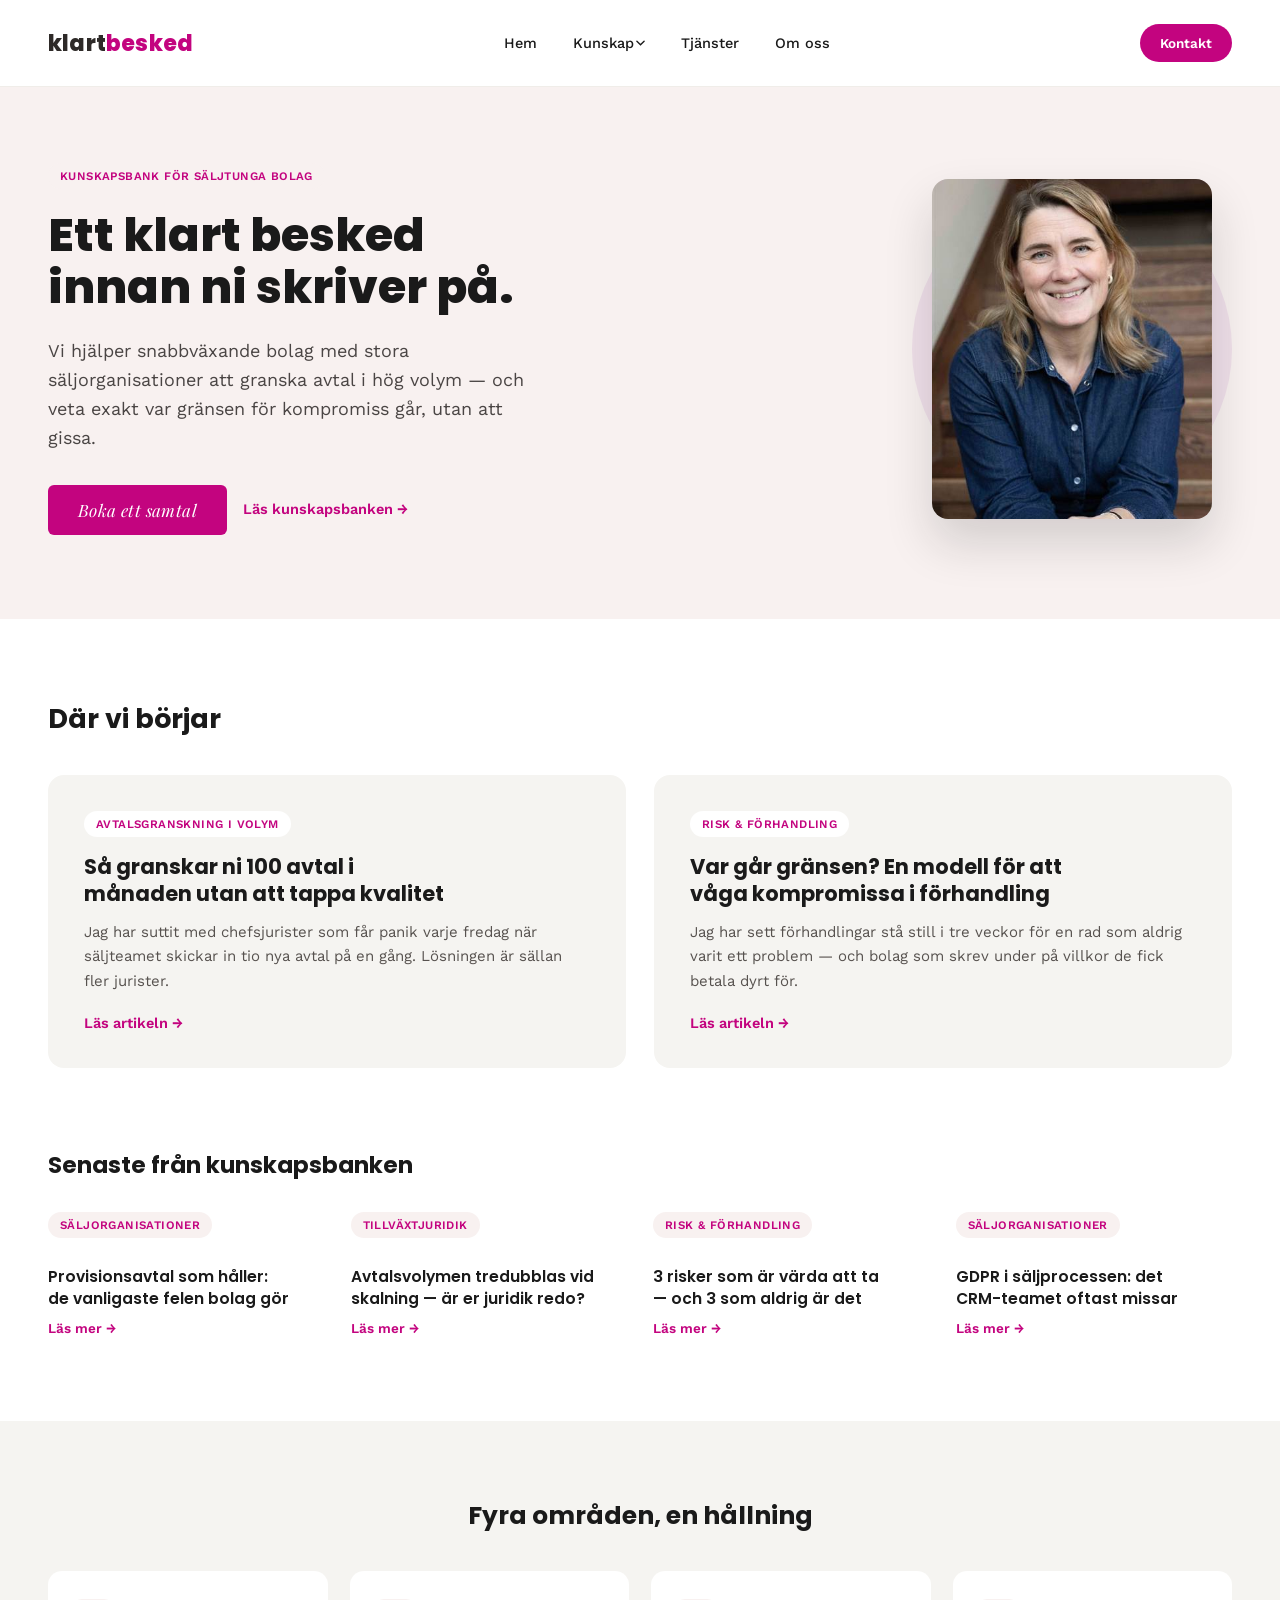
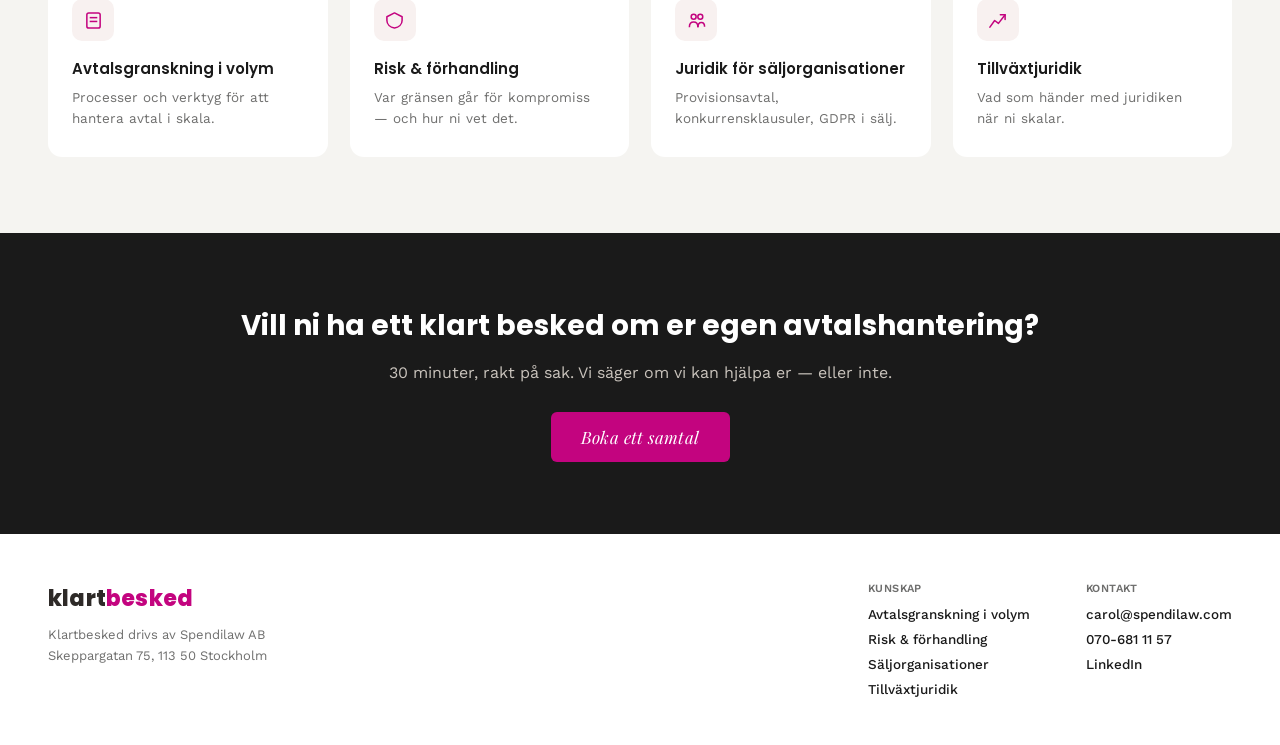
==== index.html @ 4152c6a8 "Point LinkedIn link to personal profile Co-Authored-By: Claude Sonnet 5 <noreply@anthropic.com>" ====
<!doctype html>
<html lang="sv">
<head>
<meta charset="utf-8">
<meta name="viewport" content="width=device-width, initial-scale=1">
<title>Klartbesked — Ett klart besked innan ni skriver på</title>
<meta name="description" content="Kunskapsbank för snabbväxande bolag med stora säljorganisationer: avtalsgranskning i volym, risk och förhandling.">
<link rel="preconnect" href="https://fonts.googleapis.com">
<link href="https://fonts.googleapis.com/css2?family=Poppins:wght@600;700;800&family=Work+Sans:wght@400;500;600&family=Playfair+Display:ital,wght@0,300;1,400&display=swap" rel="stylesheet">
<link rel="stylesheet" href="styles.css">
</head>
<body>
<div class="site">

  <header class="top">
    <a class="logo" href="index.html"><span>klart</span><span class="b">besked</span></a>
    <nav class="primary">
      <a class="navlink" href="index.html">Hem</a>
      <div class="dropdown">
        <a class="navlink" href="index.html#kunskap" style="display:flex; align-items:center;">
          Kunskap
          <svg class="caret" viewBox="0 0 10 6" fill="none"><path d="M1 1L5 5L9 1" stroke="#1A1A1A" stroke-width="1.5" stroke-linecap="round"/></svg>
        </a>
        <div class="dropdown-panel">
          <a class="dropdown-item" href="index.html#kunskap">Avtalsgranskning i volym</a>
          <a class="dropdown-item" href="index.html#kunskap">Risk &amp; förhandling</a>
          <a class="dropdown-item" href="index.html#kunskap">Juridik för säljorganisationer</a>
          <a class="dropdown-item" href="index.html#kunskap">Tillväxtjuridik</a>
        </div>
      </div>
      <a class="navlink" href="tjanster.html">Tjänster</a>
      <a class="navlink" href="om-oss.html">Om oss</a>
    </nav>
    <a class="btn-pill" href="mailto:carol@spendilaw.com">Kontakt</a>
  </header>

  <div class="hero">
    <div style="flex:1 1 0; min-width:0;">
      <span class="tag">Kunskapsbank för säljtunga bolag</span>
      <h1>Ett klart besked<br>innan ni skriver på.</h1>
      <p class="lede">Vi hjälper snabbväxande bolag med stora säljorganisationer att granska avtal i hög volym — och veta exakt var gränsen för kompromiss går, utan att gissa.</p>
      <div style="display:flex; gap:16px; align-items:center;">
        <a class="btn-primary" href="mailto:carol@spendilaw.com">Boka ett samtal</a>
        <a class="card-link" href="#kunskap">Läs kunskapsbanken →</a>
      </div>
    </div>
    <div style="flex:0 0 320px; display:flex; align-items:center; justify-content:center; position:relative;">
      <div style="position:absolute; width:320px; height:320px; border-radius:50%; background:#EFDFE9; z-index:0;"></div>
      <img src="images/carol-1.jpg" alt="Carol Spendilow" style="position:relative; z-index:1; width:280px; height:340px; object-fit:cover; object-position:50% 20%; border-radius:16px; box-shadow:0 24px 48px rgba(26,26,26,0.16);">
    </div>
  </div>

  <div id="kunskap" style="padding:80px 48px 32px;">
    <div style="display:flex; align-items:baseline; justify-content:space-between; margin-bottom:36px;">
      <h2 style="font-family:'Poppins',sans-serif; font-weight:700; font-size:27px; color:var(--ink);">Där vi börjar</h2>
    </div>
    <div class="grid-2">
      <div class="flagship-card">
        <span class="tag" style="background:var(--white);">Avtalsgranskning i volym</span>
        <h3>Så granskar ni 100 avtal i månaden utan att tappa kvalitet</h3>
        <p>Jag har suttit med chefsjurister som får panik varje fredag när säljteamet skickar in tio nya avtal på en gång. Lösningen är sällan fler jurister.</p>
        <a class="card-link" href="artikel-avtalsgranskning-i-volym.html">Läs artikeln →</a>
      </div>
      <div class="flagship-card">
        <span class="tag" style="background:var(--white);">Risk &amp; förhandling</span>
        <h3>Var går gränsen? En modell för att våga kompromissa i förhandling</h3>
        <p>Jag har sett förhandlingar stå still i tre veckor för en rad som aldrig varit ett problem — och bolag som skrev under på villkor de fick betala dyrt för.</p>
        <a class="card-link" href="#">Läs artikeln →</a>
      </div>
    </div>
  </div>

  <div style="padding:48px 48px 84px;">
    <h2 style="font-family:'Poppins',sans-serif; font-weight:700; font-size:23px; color:var(--ink); margin-bottom:30px;">Senaste från kunskapsbanken</h2>
    <div class="grid-4">
      <div>
        <span class="tag" style="margin-bottom:14px;">Säljorganisationer</span>
        <h4 style="font-family:'Poppins',sans-serif; font-weight:600; font-size:15.5px; line-height:1.4; color:var(--ink); margin:14px 0 9px;">Provisionsavtal som håller: de vanligaste felen bolag gör</h4>
        <a class="card-link" href="#" style="font-size:13.5px;">Läs mer →</a>
      </div>
      <div>
        <span class="tag" style="margin-bottom:14px;">Tillväxtjuridik</span>
        <h4 style="font-family:'Poppins',sans-serif; font-weight:600; font-size:15.5px; line-height:1.4; color:var(--ink); margin:14px 0 9px;">Avtalsvolymen tredubblas vid skalning — är er juridik redo?</h4>
        <a class="card-link" href="#" style="font-size:13.5px;">Läs mer →</a>
      </div>
      <div>
        <span class="tag" style="margin-bottom:14px;">Risk &amp; förhandling</span>
        <h4 style="font-family:'Poppins',sans-serif; font-weight:600; font-size:15.5px; line-height:1.4; color:var(--ink); margin:14px 0 9px;">3 risker som är värda att ta — och 3 som aldrig är det</h4>
        <a class="card-link" href="#" style="font-size:13.5px;">Läs mer →</a>
      </div>
      <div>
        <span class="tag" style="margin-bottom:14px;">Säljorganisationer</span>
        <h4 style="font-family:'Poppins',sans-serif; font-weight:600; font-size:15.5px; line-height:1.4; color:var(--ink); margin:14px 0 9px;">GDPR i säljprocessen: det CRM-teamet oftast missar</h4>
        <a class="card-link" href="#" style="font-size:13.5px;">Läs mer →</a>
      </div>
    </div>
  </div>

  <div style="background:var(--surface); padding:76px 48px;">
    <h2 style="font-family:'Poppins',sans-serif; font-weight:700; font-size:25px; color:var(--ink); margin-bottom:36px; text-align:center;">Fyra områden, en hållning</h2>
    <div class="cat-grid">
      <div class="cat-card">
        <div class="icon-tile"><svg width="19" height="19" viewBox="0 0 20 20" fill="none"><rect x="3" y="2" width="14" height="16" rx="2" stroke="#C3047F" stroke-width="1.6"/><line x1="6" y1="7" x2="14" y2="7" stroke="#C3047F" stroke-width="1.6"/><line x1="6" y1="11" x2="14" y2="11" stroke="#C3047F" stroke-width="1.6"/></svg></div>
        <h4 style="font-family:'Poppins',sans-serif; font-weight:600; font-size:15px; color:var(--ink); margin-bottom:7px;">Avtalsgranskning i volym</h4>
        <p style="font-size:13.5px; line-height:1.55; color:var(--muted); margin:0;">Processer och verktyg för att hantera avtal i skala.</p>
      </div>
      <div class="cat-card">
        <div class="icon-tile"><svg width="19" height="19" viewBox="0 0 20 20" fill="none"><path d="M10 2L18 6V10C18 14 14.5 17.2 10 18C5.5 17.2 2 14 2 10V6L10 2Z" stroke="#C3047F" stroke-width="1.6" stroke-linejoin="round"/></svg></div>
        <h4 style="font-family:'Poppins',sans-serif; font-weight:600; font-size:15px; color:var(--ink); margin-bottom:7px;">Risk &amp; förhandling</h4>
        <p style="font-size:13.5px; line-height:1.55; color:var(--muted); margin:0;">Var gränsen går för kompromiss — och hur ni vet det.</p>
      </div>
      <div class="cat-card">
        <div class="icon-tile"><svg width="19" height="19" viewBox="0 0 20 20" fill="none"><circle cx="7" cy="6" r="2.6" stroke="#C3047F" stroke-width="1.6"/><circle cx="14" cy="6" r="2.6" stroke="#C3047F" stroke-width="1.6"/><path d="M2.5 17C2.5 13.5 4.5 11.5 7 11.5C9.5 11.5 11.5 13.5 11.5 17" stroke="#C3047F" stroke-width="1.6"/><path d="M11.5 17C11.5 14 13 12 15.2 12C17.4 12 18.5 14 18.5 16.5" stroke="#C3047F" stroke-width="1.6"/></svg></div>
        <h4 style="font-family:'Poppins',sans-serif; font-weight:600; font-size:15px; color:var(--ink); margin-bottom:7px;">Juridik för säljorganisationer</h4>
        <p style="font-size:13.5px; line-height:1.55; color:var(--muted); margin:0;">Provisionsavtal, konkurrensklausuler, GDPR i sälj.</p>
      </div>
      <div class="cat-card">
        <div class="icon-tile"><svg width="19" height="19" viewBox="0 0 20 20" fill="none"><path d="M2 17L7 10L11 13L18 4" stroke="#C3047F" stroke-width="1.6" stroke-linecap="round" stroke-linejoin="round"/><path d="M13 4H18V9" stroke="#C3047F" stroke-width="1.6" stroke-linecap="round" stroke-linejoin="round"/></svg></div>
        <h4 style="font-family:'Poppins',sans-serif; font-weight:600; font-size:15px; color:var(--ink); margin-bottom:7px;">Tillväxtjuridik</h4>
        <p style="font-size:13.5px; line-height:1.55; color:var(--muted); margin:0;">Vad som händer med juridiken när ni skalar.</p>
      </div>
    </div>
  </div>

  <div class="cta-band">
    <h2>Vill ni ha ett klart besked om er egen avtalshantering?</h2>
    <p>30 minuter, rakt på sak. Vi säger om vi kan hjälpa er — eller inte.</p>
    <a class="btn-primary" href="mailto:carol@spendilaw.com">Boka ett samtal</a>
  </div>

  <footer class="site-footer">
    <div>
      <a class="logo" href="index.html" style="margin-bottom:10px; display:inline-block;"><span>klart</span><span class="b">besked</span></a>
      <p style="font-size:13px; color:var(--muted); margin:0; line-height:1.6;">Klartbesked drivs av Spendilaw AB<br>Skeppargatan 75, 113 50 Stockholm</p>
    </div>
    <div style="display:flex; gap:56px; flex-wrap:wrap;">
      <div class="foot-links">
        <span class="foot-col-label">Kunskap</span>
        <a class="navlink" href="index.html#kunskap" style="font-size:13.5px;">Avtalsgranskning i volym</a>
        <a class="navlink" href="index.html#kunskap" style="font-size:13.5px;">Risk &amp; förhandling</a>
        <a class="navlink" href="index.html#kunskap" style="font-size:13.5px;">Säljorganisationer</a>
        <a class="navlink" href="index.html#kunskap" style="font-size:13.5px;">Tillväxtjuridik</a>
      </div>
      <div class="foot-links">
        <span class="foot-col-label">Kontakt</span>
        <a class="navlink" href="mailto:carol@spendilaw.com" style="font-size:13.5px;">carol@spendilaw.com</a>
        <a class="navlink" href="tel:+46706811157" style="font-size:13.5px;">070-681 11 57</a>
        <a class="navlink" href="https://www.linkedin.com/in/carolspendilow/" style="font-size:13.5px;">LinkedIn</a>
      </div>
    </div>
  </footer>
</div>
</body>
</html>
---- styles.css ----
:root{
  --ink:#1A1A1A;
  --body-text:#2E2A28;
  --muted:#6F6F6E;
  --accent:#C3047F;
  --accent-soft:#F8F1F0;
  --surface:#F5F4F1;
  --sand:#E1DFD6;
  --page-bg:#FBF8F6;
  --white:#FFFFFF;
  --dark:#1A1A1A;
  --dark-muted:#C9C3BC;
  --green-bg:#EAF5EE; --green-text:#1F7A4D;
  --amber-bg:#FBF1DC; --amber-text:#946A00;
  --red-bg:#FBEAE8; --red-text:#B3261E;
}
*{box-sizing:border-box;}
html,body{margin:0;padding:0;}
body{
  background:var(--page-bg);
  color:var(--body-text);
  font-family:'Work Sans',sans-serif;
  -webkit-font-smoothing:antialiased;
}
a{text-decoration:none;color:inherit;}
h1,h2,h3,h4{text-wrap:balance; margin:0;}
.site{max-width:1280px; margin:0 auto; background:var(--white);}

header.top{
  display:flex; align-items:center; justify-content:space-between;
  padding:24px 48px; border-bottom:1px solid #F0EDE9;
}
.logo{font-family:'Poppins',sans-serif; font-weight:800; font-size:22px; letter-spacing:0.2px;}
.logo .b{color:var(--accent);}
nav.primary{display:flex; align-items:center; gap:36px;}
.navlink{font-size:14.5px; font-weight:500; color:var(--ink);}
.navlink:hover{color:var(--accent);}
.dropdown{position:relative;}
.dropdown-panel{
  opacity:0; visibility:hidden; transform:translateY(4px);
  transition:opacity .15s ease, transform .15s ease, visibility .15s;
  position:absolute; top:30px; left:-16px; background:var(--white);
  border:1px solid var(--sand); border-radius:10px; padding:8px; width:250px; z-index:20;
  box-shadow:0 12px 28px rgba(26,26,26,0.10);
  display:flex; flex-direction:column; gap:2px;
}
.dropdown:hover .dropdown-panel{opacity:1; visibility:visible; transform:translateY(0);}
.dropdown-item{display:block; padding:9px 12px; border-radius:6px; color:var(--ink); font-size:13.5px;}
.dropdown-item:hover{background:var(--accent-soft); color:var(--accent);}
.caret{width:9px; height:6px; margin-left:2px;}

.btn-primary{
  background:var(--accent); color:var(--white); font-family:'Playfair Display',serif; font-style:italic;
  font-weight:400; font-size:17px; letter-spacing:0.4px; padding:14px 30px; border-radius:6px;
  display:inline-block;
}
.btn-pill{
  background:var(--accent); color:var(--white); font-family:'Work Sans',sans-serif; font-weight:600;
  font-size:13.5px; padding:11px 20px; border-radius:24px; display:inline-block;
}
.tag{
  display:inline-block; font-family:'Work Sans',sans-serif; font-size:11.5px; font-weight:600;
  letter-spacing:0.4px; text-transform:uppercase; color:var(--accent); background:var(--accent-soft);
  padding:6px 12px; border-radius:20px;
}
.card-link{color:var(--accent); font-weight:600; font-size:14.5px;}
.cat-card{background:var(--white); border-radius:14px; padding:28px 24px; transition:transform .15s ease;}
.cat-card:hover{transform:translateY(-4px);}
.icon-tile{width:42px; height:42px; border-radius:10px; background:var(--accent-soft); display:flex; align-items:center; justify-content:center; margin-bottom:16px;}

.hero{display:flex; align-items:center; gap:56px; padding:76px 48px 84px; background:var(--accent-soft);}
.hero h1{font-family:'Poppins',sans-serif; font-weight:800; font-size:46px; line-height:1.14; color:var(--ink); margin:20px 0 22px;}
.hero p.lede{font-size:18px; line-height:1.62; color:#4A4544; max-width:500px; margin:0 0 32px;}

.cat-grid{display:grid; grid-template-columns:repeat(4,minmax(0,1fr)); gap:22px;}
.grid-2{display:grid; grid-template-columns:repeat(2,minmax(0,1fr)); gap:28px;}
.grid-4{display:grid; grid-template-columns:repeat(4,minmax(0,1fr)); gap:26px;}

.flagship-card{background:var(--surface); border-radius:16px; padding:36px;}
.flagship-card h3{font-family:'Poppins',sans-serif; font-weight:700; font-size:21px; line-height:1.32; color:var(--ink); margin:16px 0 12px;}
.flagship-card p{font-size:15px; line-height:1.62; color:#57524F; margin:0 0 20px;}

.cta-band{background:var(--dark); padding:72px 48px; text-align:center;}
.cta-band h2{font-family:'Poppins',sans-serif; font-weight:700; font-size:28px; color:var(--white); margin-bottom:16px;}
.cta-band p{font-size:16px; color:var(--dark-muted); margin:0 0 30px;}

footer.site-footer{padding:48px; display:flex; justify-content:space-between; align-items:flex-start; gap:32px; flex-wrap:wrap;}
.foot-col-label{font-size:11px; font-weight:600; letter-spacing:0.4px; text-transform:uppercase; color:var(--muted); margin-bottom:2px; display:block;}
.foot-links{display:flex; flex-direction:column; gap:9px;}

.article-head{padding:64px 48px 40px; max-width:760px; margin:0 auto;}
.article-head h1{font-family:'Poppins',sans-serif; font-weight:800; font-size:38px; line-height:1.22; color:var(--ink); margin:20px 0 22px;}
.byline{display:flex; align-items:center; gap:12px; font-size:13.5px; color:var(--muted);}
.rule{max-width:760px; margin:0 auto 48px; height:1px; background:#F0EDE9;}
.prose{max-width:760px; margin:0 auto; padding:0 48px 8px;}
.prose p{font-size:17.5px; line-height:1.75; color:var(--body-text); margin:0 0 24px;}
.prose h2{font-family:'Poppins',sans-serif; font-weight:700; font-size:25px; color:var(--ink); margin:46px 0 20px;}
.prose ol{padding-left:20px; margin:0 0 24px;}
.prose li{font-size:17.5px; line-height:1.75; color:var(--body-text); margin-bottom:9px;}
.level-box{border-radius:12px; padding:20px 24px; margin:0 0 16px;}
.level-label{font-weight:700; font-size:12.5px; letter-spacing:0.4px; text-transform:uppercase; display:block; margin-bottom:7px;}
.level-box p{margin:0; font-size:15.5px; line-height:1.62; color:inherit;}

@media (max-width: 900px){
  .hero{flex-direction:column; padding:56px 24px;}
  .cat-grid,.grid-2,.grid-4{grid-template-columns:1fr;}
  header.top,.article-head,.prose,footer.site-footer{padding-left:24px; padding-right:24px;}
  nav.primary{display:none;}
}
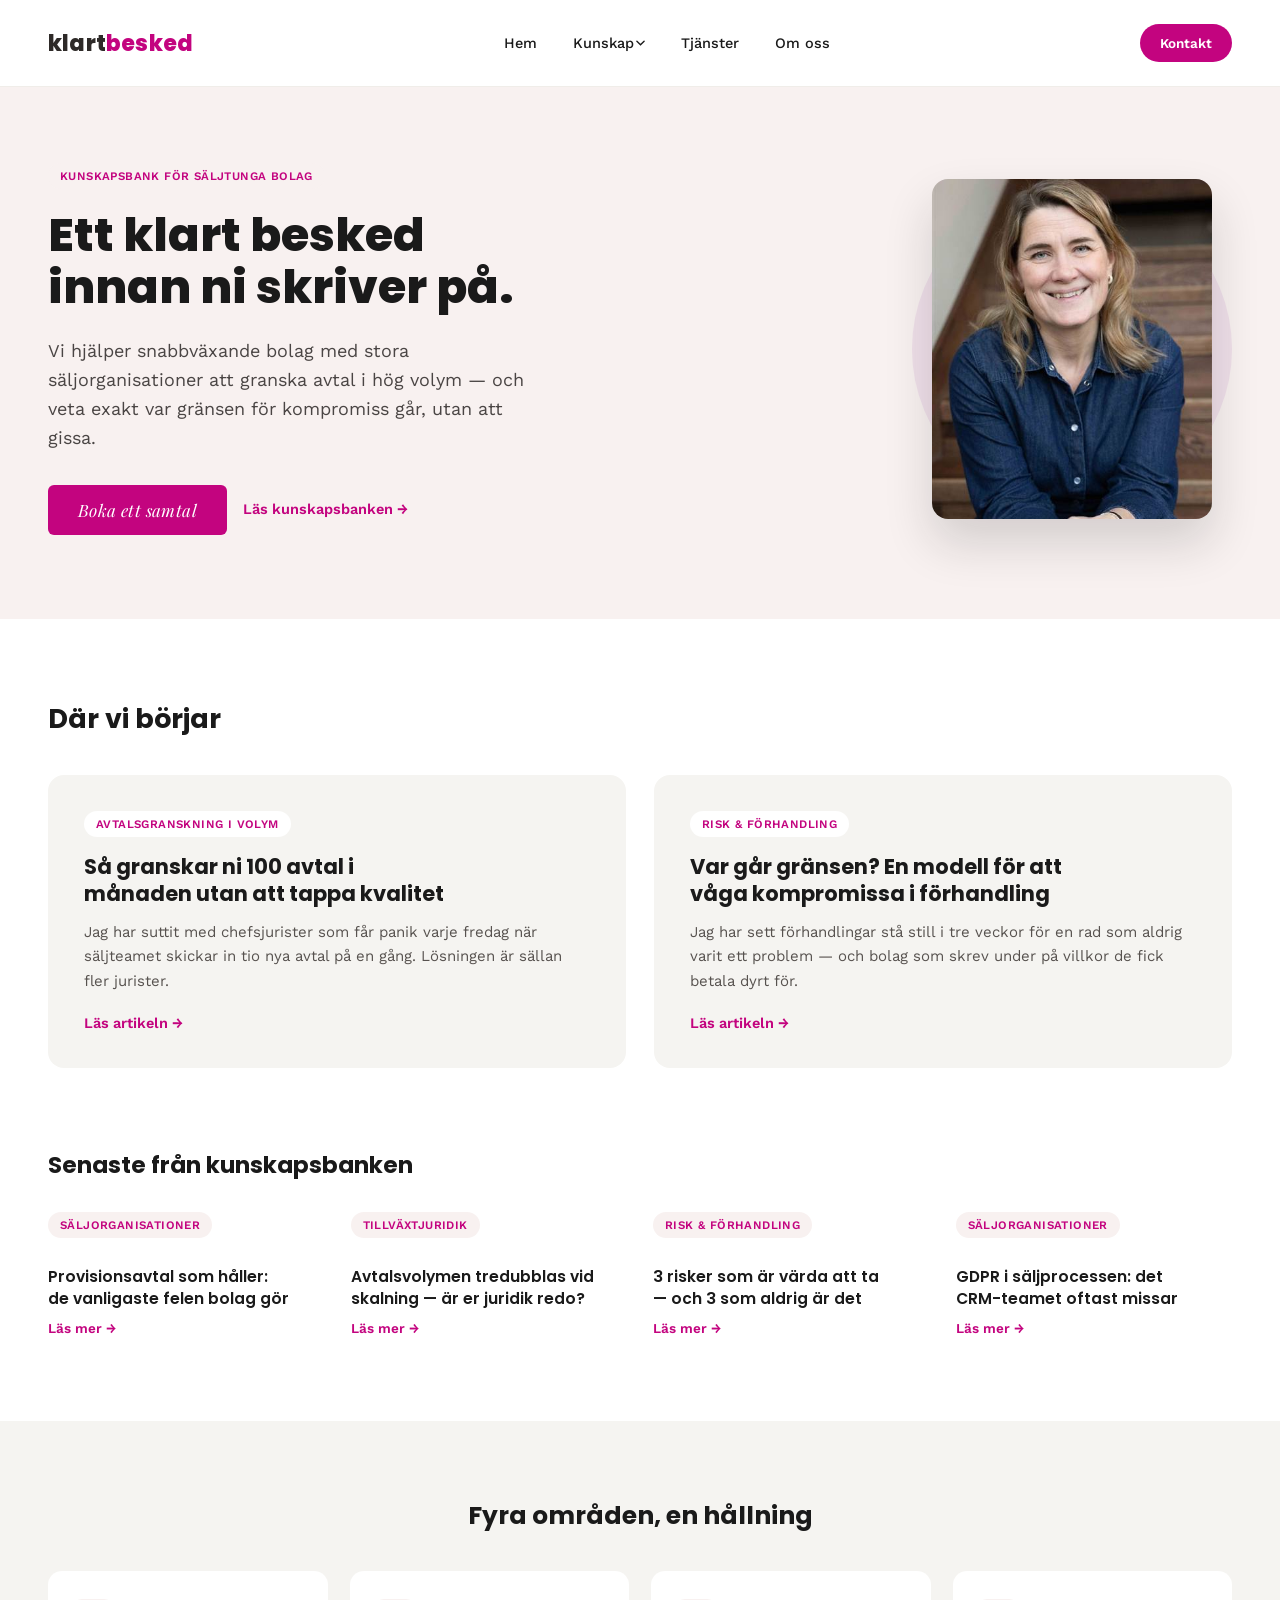
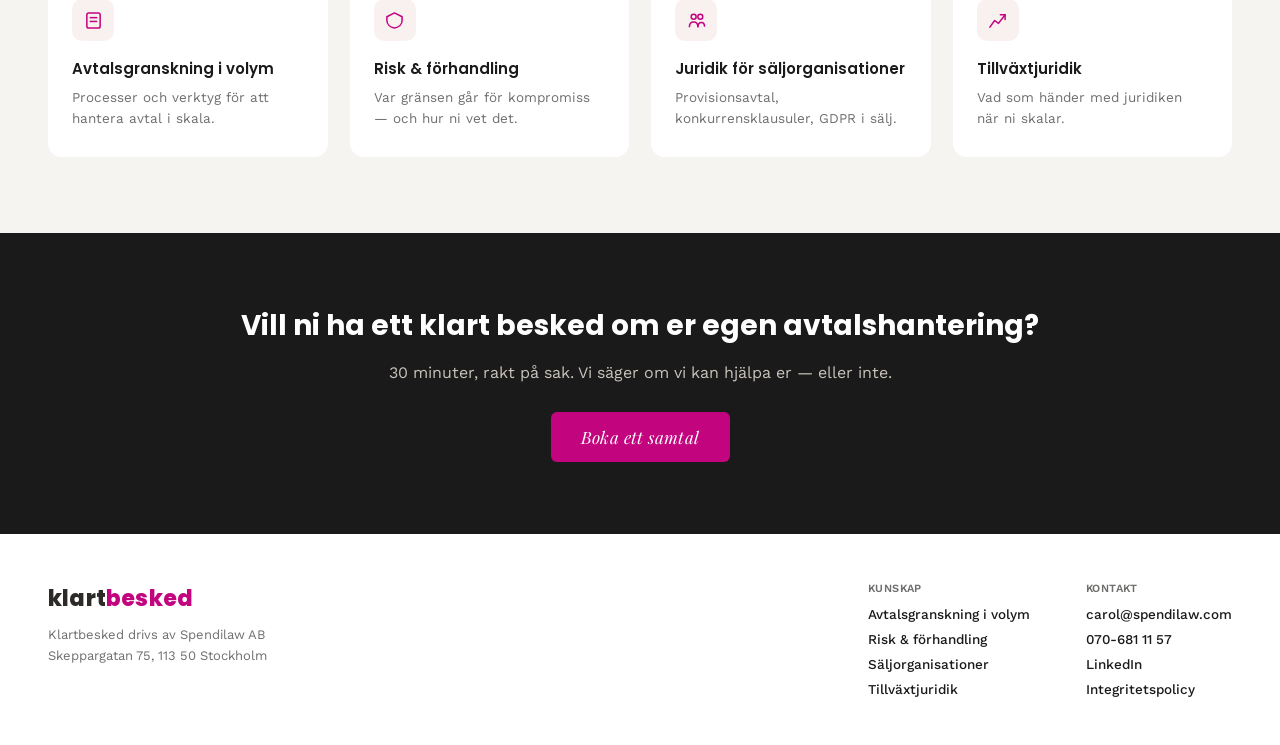
==== commit 9ad801d5: "Add privacy policy page and link it from every footer Co-Authored-By: Claude Sonnet 5 <noreply@anthr" ====
--- a/index.html
+++ b/index.html
@@ -146,6 +146,7 @@
         <a class="navlink" href="mailto:carol@spendilaw.com" style="font-size:13.5px;">carol@spendilaw.com</a>
         <a class="navlink" href="tel:+46706811157" style="font-size:13.5px;">070-681 11 57</a>
         <a class="navlink" href="https://www.linkedin.com/in/carolspendilow/" style="font-size:13.5px;">LinkedIn</a>
+        <a class="navlink" href="integritetspolicy.html" style="font-size:13.5px;">Integritetspolicy</a>
       </div>
     </div>
   </footer>
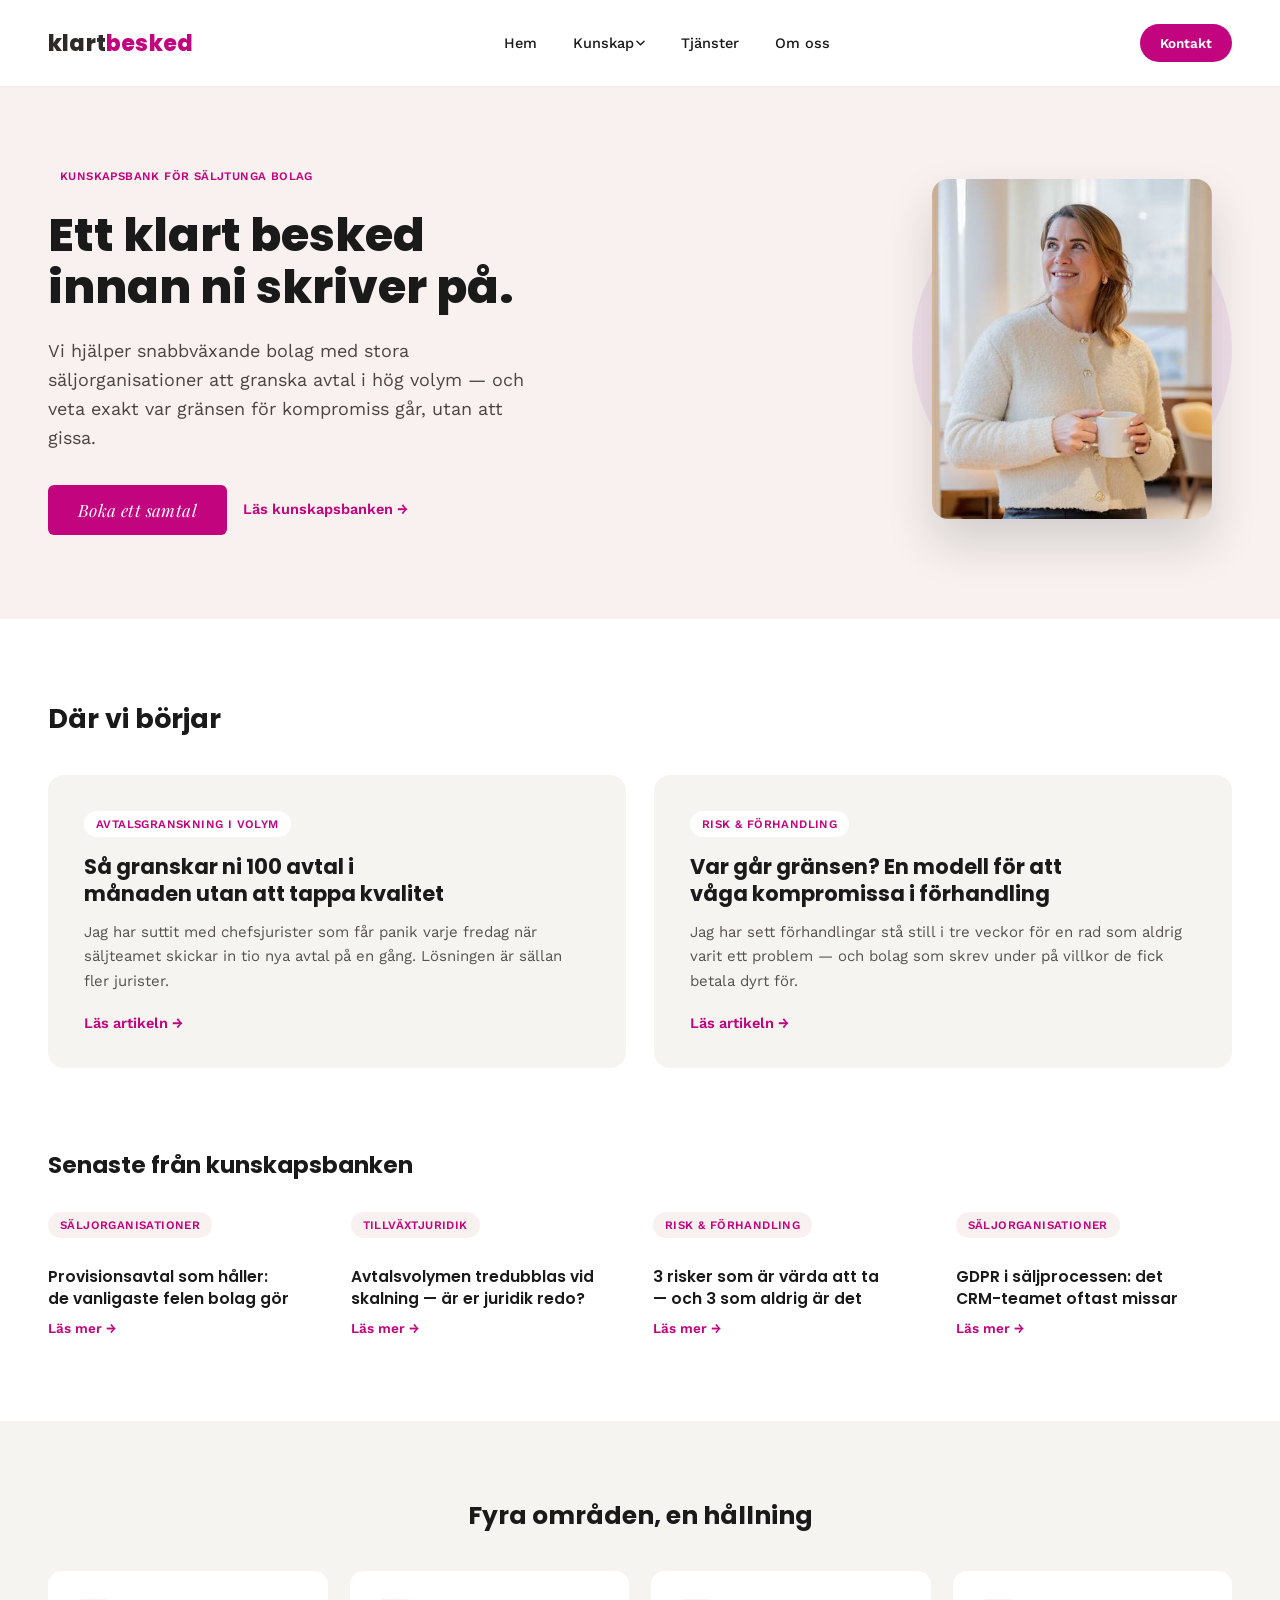
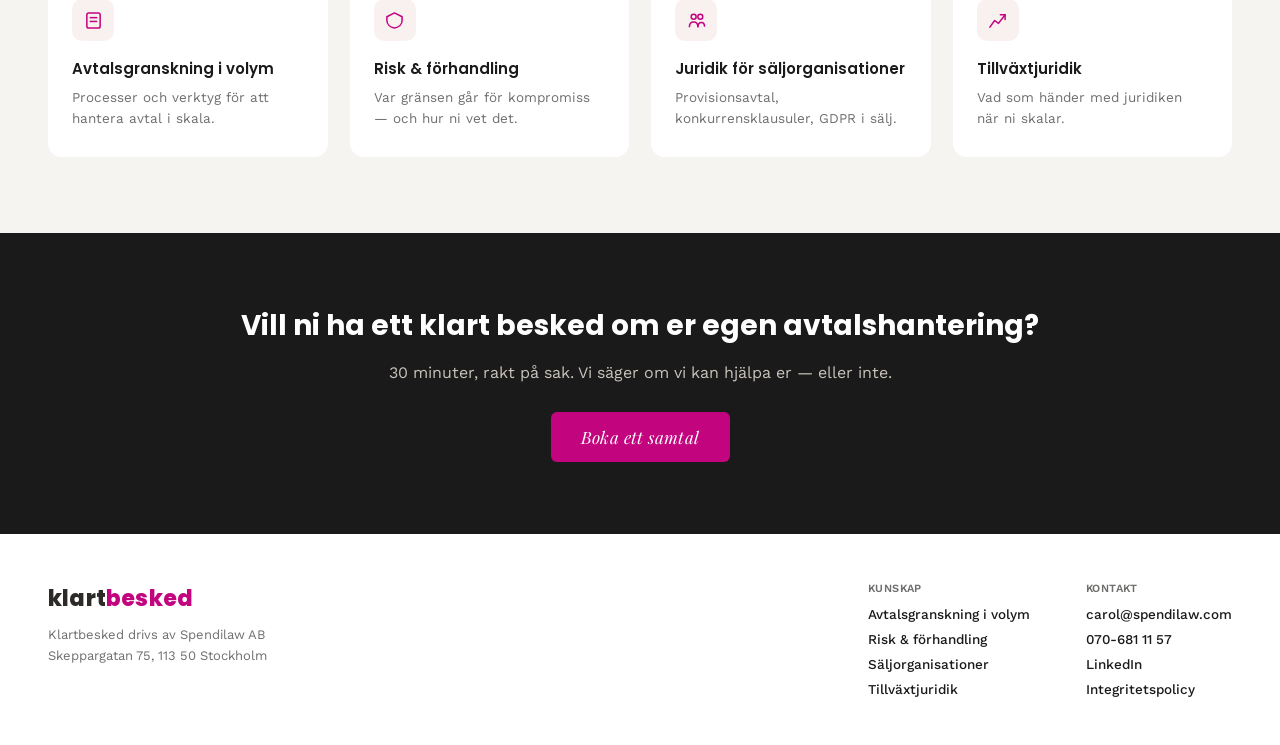
==== commit 9a39f3bc: "Swap homepage hero photo to the coffee mug portrait Co-Authored-By: Claude Sonnet 5 <noreply@anthrop" ====
--- a/index.html
+++ b/index.html
@@ -46,7 +46,7 @@
     </div>
     <div style="flex:0 0 320px; display:flex; align-items:center; justify-content:center; position:relative;">
       <div style="position:absolute; width:320px; height:320px; border-radius:50%; background:#EFDFE9; z-index:0;"></div>
-      <img src="images/carol-1.jpg" alt="Carol Spendilow" style="position:relative; z-index:1; width:280px; height:340px; object-fit:cover; object-position:50% 20%; border-radius:16px; box-shadow:0 24px 48px rgba(26,26,26,0.16);">
+      <img src="images/carol-2.jpg" alt="Carol Spendilow" style="position:relative; z-index:1; width:280px; height:340px; object-fit:cover; object-position:50% 15%; border-radius:16px; box-shadow:0 24px 48px rgba(26,26,26,0.16);">
     </div>
   </div>
 
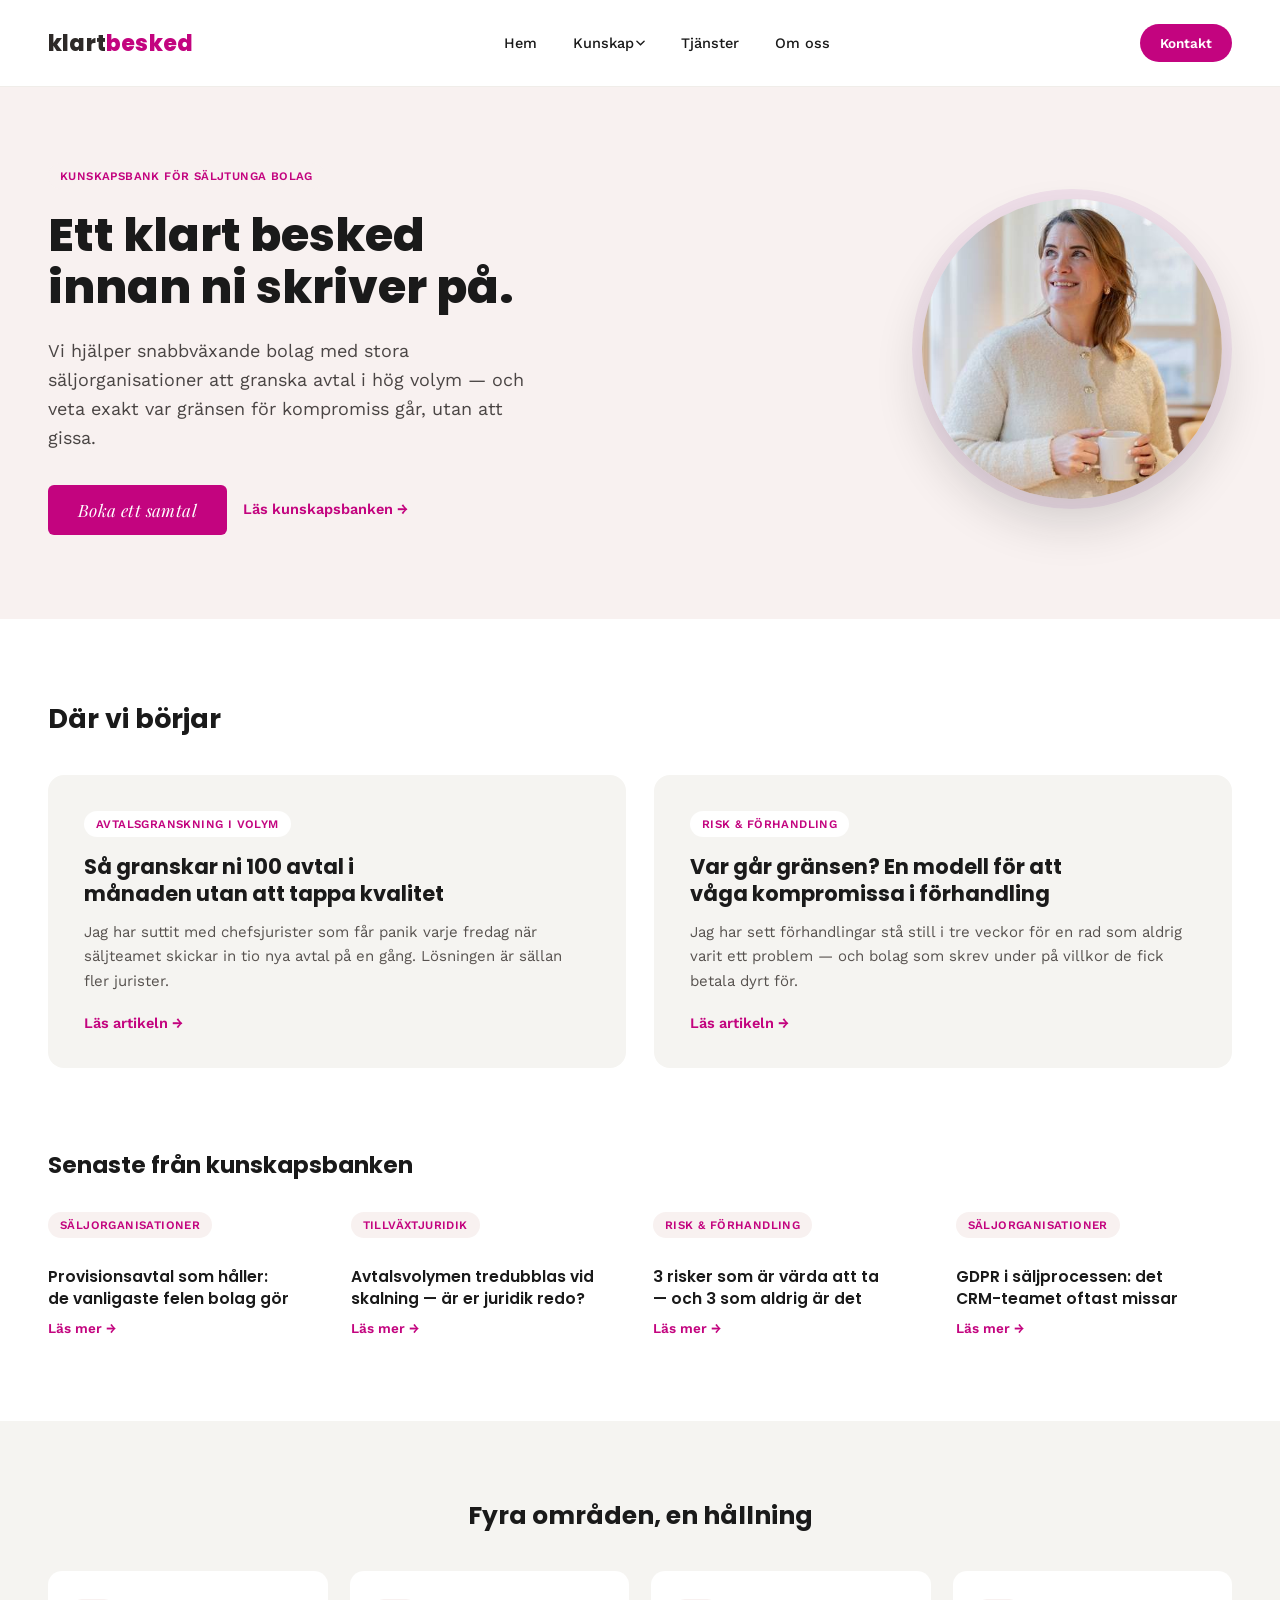
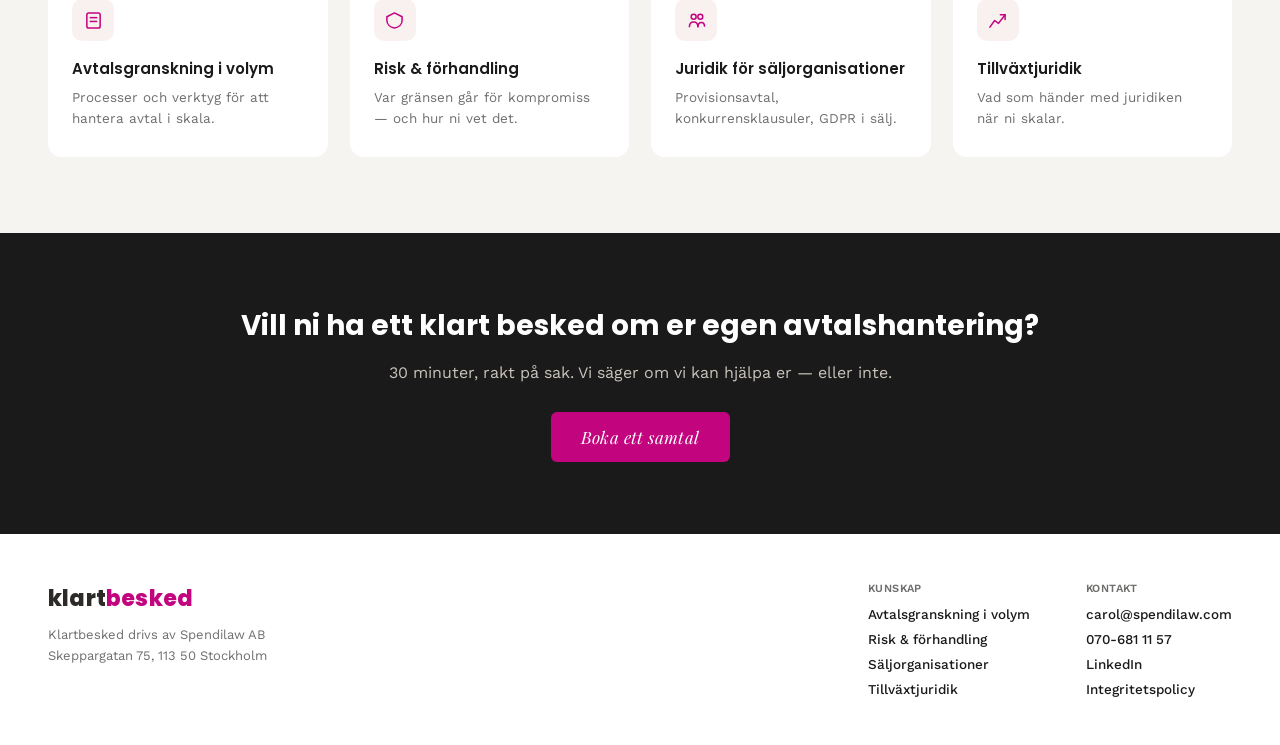
==== commit 9741c714: "Crop hero photo into a circle to fit the decorative circle Co-Authored-By: Claude Sonnet 5 <noreply@" ====
--- a/index.html
+++ b/index.html
@@ -46,7 +46,7 @@
     </div>
     <div style="flex:0 0 320px; display:flex; align-items:center; justify-content:center; position:relative;">
       <div style="position:absolute; width:320px; height:320px; border-radius:50%; background:#EFDFE9; z-index:0;"></div>
-      <img src="images/carol-2.jpg" alt="Carol Spendilow" style="position:relative; z-index:1; width:280px; height:340px; object-fit:cover; object-position:50% 15%; border-radius:16px; box-shadow:0 24px 48px rgba(26,26,26,0.16);">
+      <img src="images/carol-2.jpg" alt="Carol Spendilow" style="position:relative; z-index:1; width:300px; height:300px; object-fit:cover; object-position:50% 20%; border-radius:50%; box-shadow:0 24px 48px rgba(26,26,26,0.16);">
     </div>
   </div>
 
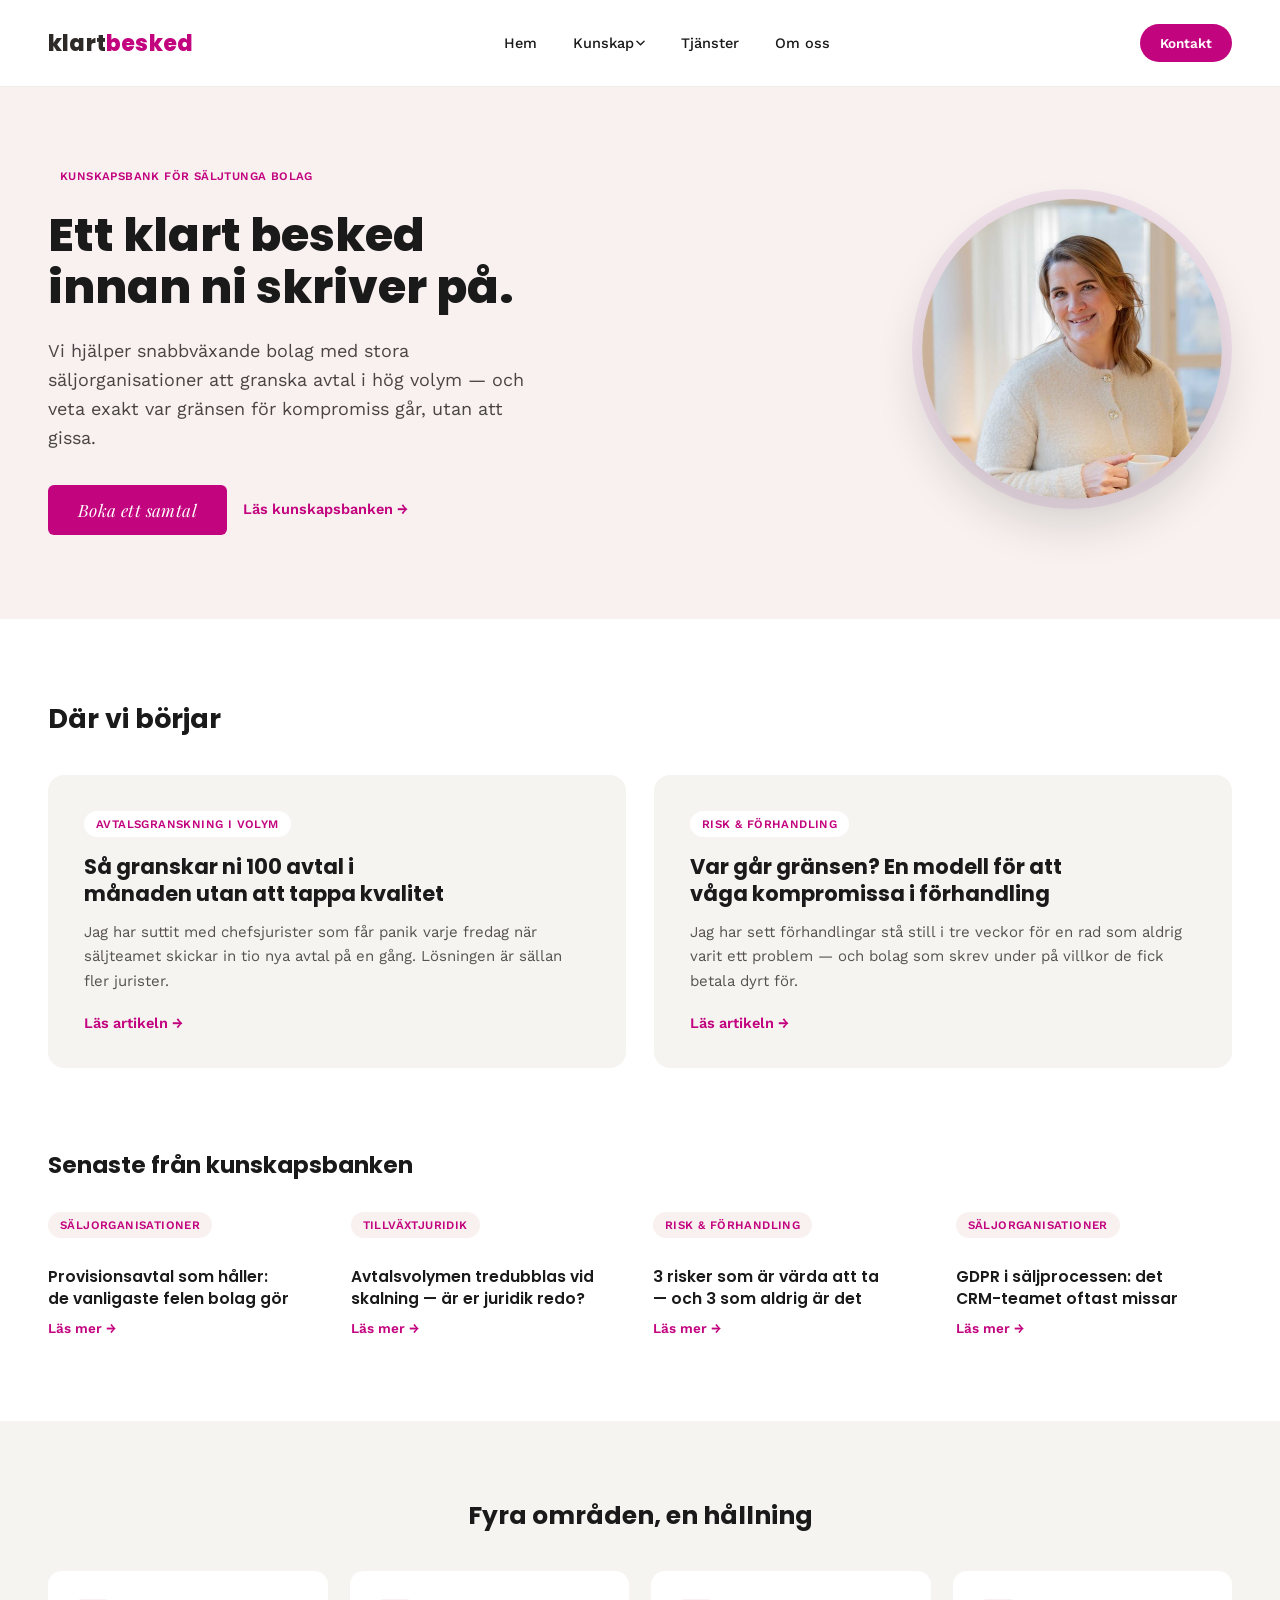
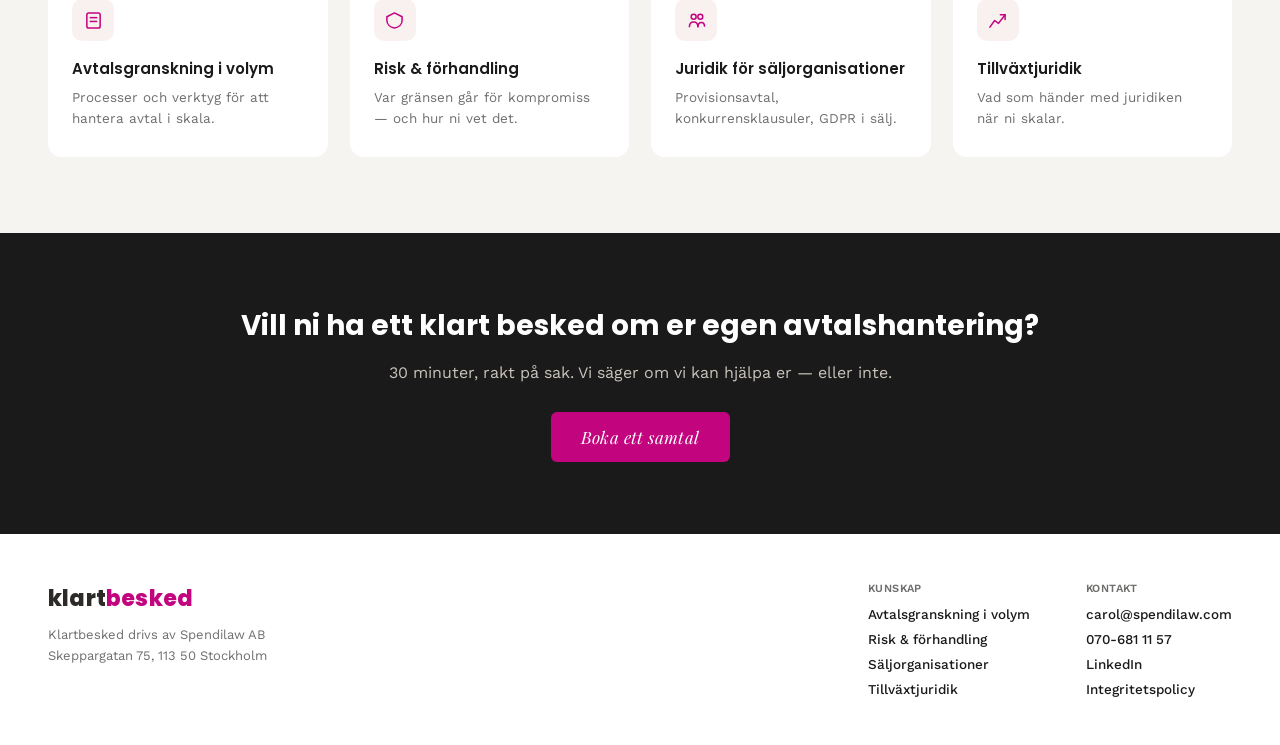
==== commit 1a9e6fb6: "Swap homepage hero to the front-facing coffee mug photo Co-Authored-By: Claude Sonnet 5 <noreply@ant" ====
--- a/index.html
+++ b/index.html
@@ -7,6 +7,7 @@
 <meta name="description" content="Kunskapsbank för snabbväxande bolag med stora säljorganisationer: avtalsgranskning i volym, risk och förhandling.">
 <link rel="preconnect" href="https://fonts.googleapis.com">
 <link href="https://fonts.googleapis.com/css2?family=Poppins:wght@600;700;800&family=Work+Sans:wght@400;500;600&family=Playfair+Display:ital,wght@0,300;1,400&display=swap" rel="stylesheet">
+<link rel="icon" type="image/svg+xml" href="favicon.svg">
 <link rel="stylesheet" href="styles.css">
 </head>
 <body>
@@ -46,7 +47,7 @@
     </div>
     <div style="flex:0 0 320px; display:flex; align-items:center; justify-content:center; position:relative;">
       <div style="position:absolute; width:320px; height:320px; border-radius:50%; background:#EFDFE9; z-index:0;"></div>
-      <img src="images/carol-2.jpg" alt="Carol Spendilow" style="position:relative; z-index:1; width:300px; height:300px; object-fit:cover; object-position:50% 20%; border-radius:50%; box-shadow:0 24px 48px rgba(26,26,26,0.16);">
+      <img src="images/carol-4.jpg" alt="Carol Spendilow" style="position:relative; z-index:1; width:300px; height:300px; object-fit:cover; object-position:50% 22%; border-radius:50%; box-shadow:0 24px 48px rgba(26,26,26,0.16);">
     </div>
   </div>
 
